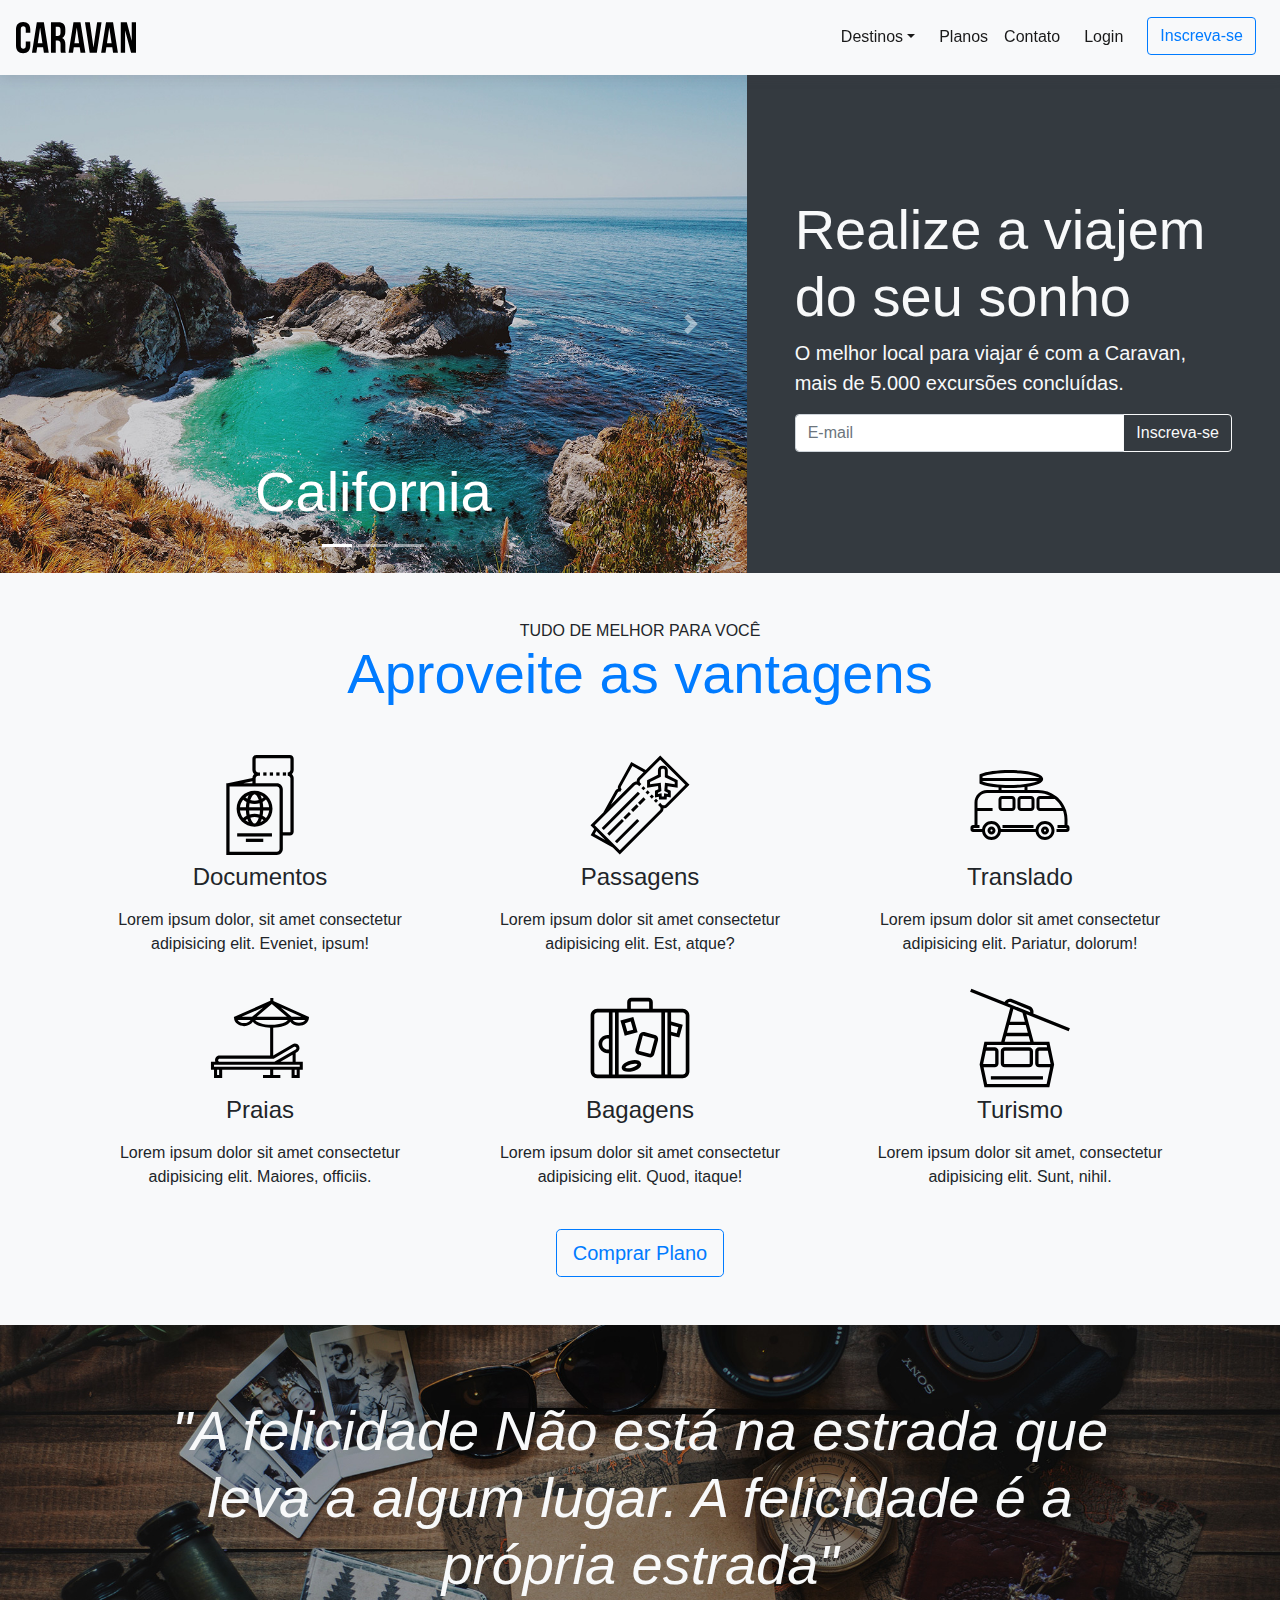
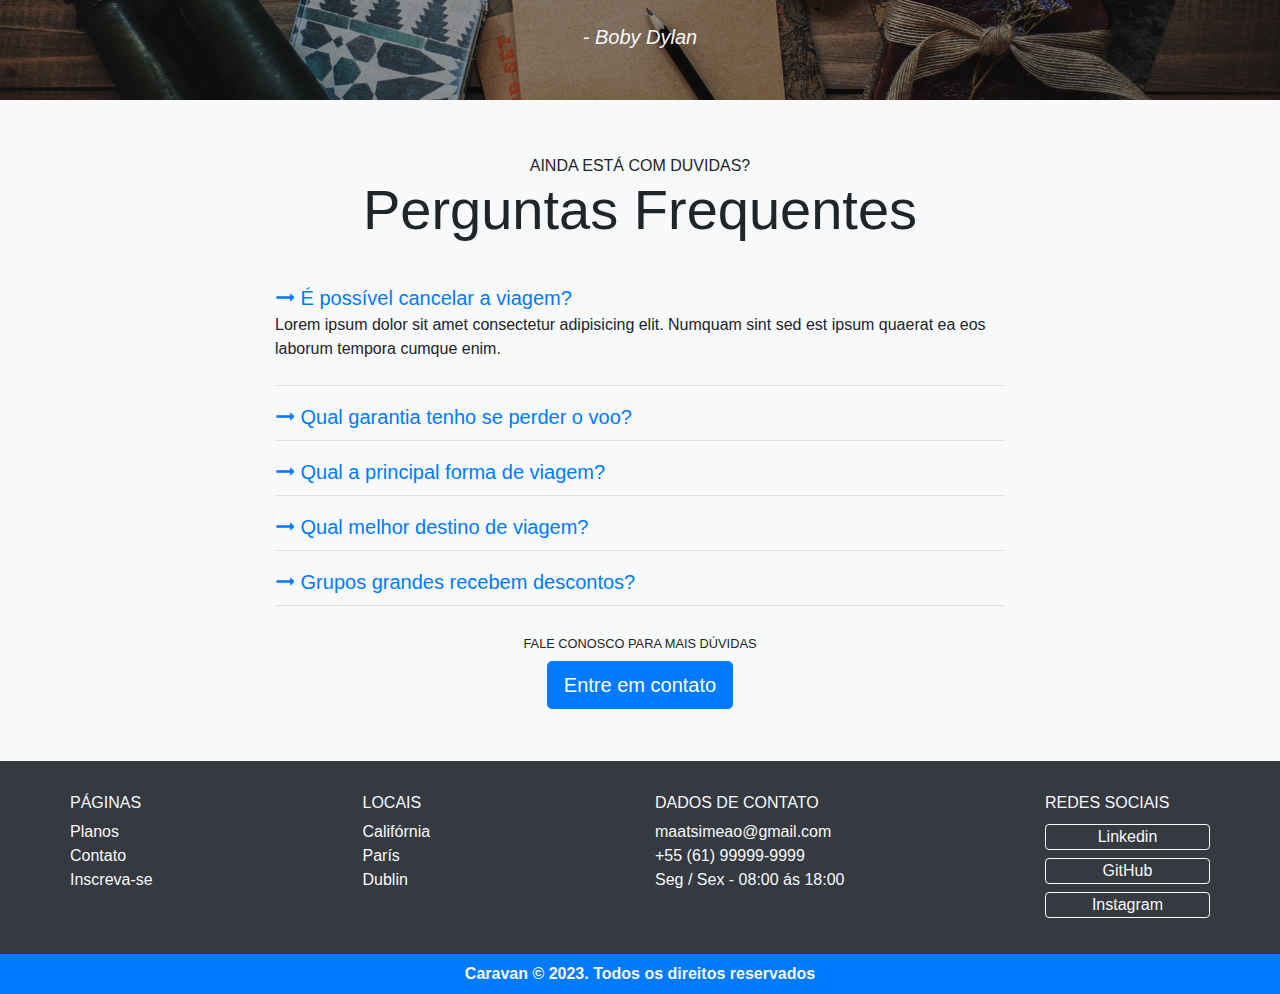
==== projeto/index.html @ 16e7e83d "atualizado" ====
<!DOCTYPE html>
<html lang="pt-BR">

<head>
  <meta charset="UTF-8">
  <meta http-equiv="X-UA-Compatible" content="IE=edge">
  <meta name="viewport" content="width=device-width, initial-scale=1.0">
  <title>myCaravan</title>

  <link rel="stylesheet" href="css/bootstrap.css">
  <link rel="stylesheet" href="css/geral.css">

</head>

<body>

  <!--Menu do site-->
  <nav class="menu-principal sombra navbar navbar-expand-md navbar-light bg-light fixed-top py-3">
    <a href="index.html" class="logo-caravan navbar-brand"><img src="imagens/logo-caravan.svg"></a>

    <button class="navbar-toggler" type="button" data-toggle="collapse" data-target="#navbarSupportedContent"
      aria-controls="navbarSupportedContent" aria-expanded="false" aria-label="Toggle navigation">
      <span class="navbar-toggler-icon"></span>
    </button>

    <div class="menu-itens-area collapse navbar-collapse" id="navbarSupportedContent">
      <ul class="lista-menu navbar-nav ml-auto">
        <li class="nav-item dropdown active mx-md-2">
          <a href="#" class="nav-link dropdown-toggle" id="navbarDropdown" role="button" data-toggle="dropdown"
            aria-haspopup="true" aria-expanded="false">Destinos</a>
          <div class="dropdown-menu" aria-labelledby="navbarDropdown">
            <a class="dropdown-item" href="destinos.html">California</a>
            <a class="dropdown-item" href="destinos.html">Paris</a>
            <a class="dropdown-item" href="destinos.html">Dublin</a>
          </div>
        </li>
        <li class="nav-item active mx--md-2">
          <a href="planos.html" class="nav-link">Planos</a>
        </li>
        <li class="nav-item active mx--md-2">
          <a href="contato.html" class="nav-link">Contato</a>
        </li>
        <li class="nav-item active mx-md-2">
          <a href="#" class="nav-link">Login</a>
        </li>
        <li class="nav-item active mx-md-2">
          <a href="inscricao.html" class="btn btn-outline-primary">Inscreva-se</a>
        </li>
      </ul>
    </div>
  </nav>

  <!--Newsletter-->
  <section class="newsletter-area container-fluid">
    <div class="row bg-dark d-flex align-items-center">
      <div class="col-lg-7 px-0">
        <div id="carouselCidades" class="carousel slide" data-ride="carousel">
          <ol class="carousel-indicators">
            <li data-target="#carouselCidades" data-slide-to="0" class="active"></li>
            <li data-target="#carouselCidades" data-slide-to="1"></li>
            <li data-target="#carouselCidades" data-slide-to="2"></li>
          </ol>
          <div class="carousel-inner">
            <div class="carousel-item active">
              <img class="d-block w-100" src="imagens/geral/california.jpg" alt="First slide">
              <div class="carousel-caption">
                <h3 class="display-4">California</h3>
              </div>
            </div>
            <div class="carousel-item">
              <img class="d-block w-100" src="imagens/geral/dublin.jpg" alt="Second slide">
              <div class="carousel-caption">
                <h3 class="display-4">Dublin</h3>
              </div>
            </div>
            <div class="carousel-item">
              <img class="d-block w-100" src="imagens/geral/paris.jpg" alt="Third slide">
              <div class="carousel-caption">
                <h3 class="display-4">Paris</h3>
              </div>
            </div>
          </div>
          <a class="carousel-control-prev" href="#carouselCidades" role="button" data-slide="prev">
            <span class="carousel-control-prev-icon" aria-hidden="true"></span>
            <span class="sr-only">Anterior</span>
          </a>
          <a class="carousel-control-next" href="#carouselCidades" role="button" data-slide="next">
            <span class="carousel-control-next-icon" aria-hidden="true"></span>
            <span class="sr-only">Próximo</span>
          </a>
        </div>
      </div>

      <div class="col-lg-5 text-light px-xl-5 py-5">
        <h1 class="display-4">Realize a viajem do seu sonho</h1>
        <p class="lead">O melhor local para viajar é com a Caravan, mais de 5.000 excursões concluídas.</p>
        <div class="input-group">
          <input type="text" class="form-control" placeholder="E-mail" aria-label="E-mail"
            aria-describedby="basic-addon2">
          <div class="input-group-append">
            <button class="btn btn-outline-primary border-light text-light" type="button">Inscreva-se</button>
          </div>
        </div>
      </div>
    </div>
  </section>

  <!--Grid de imagens e informações-->
  <section class="vantagens-area container-fluid text-center px-0 bg-light">
    <div class="container py-5">
      <div class="row">
        <div class="col-12">
          <h6 class="text-uppercase my-0">Tudo de melhor para você</h6>
          <p class="display-4 text-primary">Aproveite as vantagens</p>
        </div>
      </div>

      <div class="row mt-4">
        <div class="col-xl-4 col-md-6 my-2">
          <img src="imagens/icones/passaporte.svg" alt="Documentos" class="img-vantagens">
          <span class="d-block h4 mt-2 mb-3">Documentos</span>
          <p>Lorem ipsum dolor, sit amet consectetur adipisicing elit. Eveniet, ipsum!</p>
        </div>
        <div class="col-xl-4 col-md-6 my-2">
          <img src="imagens/icones/passagens.svg" alt="Passagens" class="img-vantagens">
          <span class="d-block h4 mt-2 mb-3">Passagens</span>
          <p>Lorem ipsum dolor sit amet consectetur adipisicing elit. Est, atque?</p>
        </div>
        <div class="col-xl-4 col-md-6 my-2">
          <img src="imagens/icones/translado.svg" alt="Translado" class="img-vantagens">
          <span class="d-block h4 mt-2 mb-3">Translado</span>
          <p>Lorem ipsum dolor sit amet consectetur adipisicing elit. Pariatur, dolorum!</p>
        </div>
        <div class="col-xl-4 col-md-6 my-2">
          <img src="imagens/icones/praias.svg" alt="Praias" class="img-vantagens">
          <span class="d-block h4 mt-2 mb-3">Praias</span>
          <p>Lorem ipsum dolor sit amet consectetur adipisicing elit. Maiores, officiis.</p>
        </div>
        <div class="col-xl-4 col-md-6 my-2">
          <img src="imagens/icones/bagagens.svg" alt="Bagagens" class="img-vantagens">
          <span class="d-block h4 mt-2 mb-3">Bagagens</span>
          <p>Lorem ipsum dolor sit amet consectetur adipisicing elit. Quod, itaque!</p>
         </div>
      
        <div class="col-xl-4 col-md-6 my-2">
          <img src="imagens/icones/turismo.svg" alt="Turismo" class="img-vantagens">
          <span class="d-block h4 mt-2 mb-3">Turismo</span>
          <p>Lorem ipsum dolor sit amet, consectetur adipisicing elit. Sunt, nihil.</p>
        </div>
      </div>

      <div class="row">
        <div class="col-12 mt-3">
          <a href="#" class="btn btn-outline-primary btn-lg">
            Comprar Plano
          </a>
        </div>
      </div>
    </div>
  </section>

  <!--Frase Boby Dylan-->
  <blockquote class="blockquote myBlockquote text-center py-5 my-0">
    <p class="citacao-quote display-4 text-light font-italic py-4 m-auto w-75">"A felicidade Não está na estrada que leva a algum lugar. A felicidade é a própria estrada"</p>
    <cite class="text-light">- Boby Dylan</cite>
  </blockquote>

  <!--Perguntas e respostas-->
  <section class="container-fluid bg-light py-5">
    <div class="container">
      <div class="row justify-content-center py-2">
        <div class="text-center">
          <h6 class="mb-0">AINDA ESTÁ COM DUVIDAS?</h6>
          <p class="display-4 mb-0">Perguntas Frequentes</p>
        </div>
      </div>
      <div class="row justify-content-center">
        <div class="col-lg-8 col-md-12 col-sm-12 my-3" id="perguntasFrequentes" data-children=".pergunta">
          <div class="pergunta my-2 py-2 border-bottom">
            <a href="#respostaOne" class="lead" data-toggle="collapse" data-parent="#perguntasFrequentes">
              🠖 É possível cancelar a viagem?
            </a>
            <div id="respostaOne" class="collapse show" role="tabpanel">
              <p>
                Lorem ipsum dolor sit amet consectetur adipisicing elit. Numquam sint sed est ipsum quaerat ea eos laborum tempora cumque enim.
              </p>
            </div>
          </div>
          <div class="pergunta my-2 py-2 border-bottom">
            <a href="#respostaTwo" class="lead" data-toggle="collapse" data-parent="#perguntasFrequentes">
              🠖 Qual garantia tenho se perder o voo?
            </a>
            <div id="respostaTwo" class="collapse" role="tabpanel">
              <p>
                Lorem ipsum dolor sit amet consectetur adipisicing elit. Numquam sint sed est ipsum quaerat ea eos laborum tempora cumque enim.
              </p>
            </div>
          </div>
          <div class="pergunta my-2 py-2 border-bottom">
            <a href="#respostaThree" class="lead" data-toggle="collapse" data-parent="#perguntasFrequentes">
              🠖 Qual a principal forma de viagem?
            </a>
            <div id="respostaThree" class="collapse" role="tabpanel">
              <p>
                Lorem ipsum dolor sit amet consectetur adipisicing elit. Numquam sint sed est ipsum quaerat ea eos laborum tempora cumque enim.
              </p>
            </div>
          </div>
          <div class="pergunta my-2 py-2 border-bottom">
            <a href="#respostaFour" class="lead" data-toggle="collapse" data-parent="#perguntasFrequentes">
              🠖 Qual melhor destino de viagem?
            </a>
            <div id="respostaFour" class="collapse" role="tabpanel">
              <p>
                Lorem ipsum dolor sit amet consectetur adipisicing elit. Numquam sint sed est ipsum quaerat ea eos laborum tempora cumque enim.
              </p>
            </div>
          </div>
          <div class="pergunta my-2 py-2 border-bottom">
            <a href="#respostaFive" class="lead" data-toggle="collapse" data-parent="#perguntasFrequentes">
              🠖 Grupos grandes recebem descontos?
            </a>
            <div id="respostaFive" class="collapse" role="tabpanel">
              <p>
                Lorem ipsum dolor sit amet consectetur adipisicing elit. Numquam sint sed est ipsum quaerat ea eos laborum tempora cumque enim.
              </p>
            </div>
          </div>
        </div>
      </div>
      <div class="row justify-content-center py-1">
        <div class="text-center">
          <p class="lead small text-uppercase mb-2">Fale conosco para mais dúvidas</p>
          <a class="btn btn-primary btn-lg" href="#">Entre em contato</a>
        </div>
      </div>
    </div>
  </section>

  <!--Area para contato-->
  <section class="contato container-fluid bg-dark py-4">
    <div class="container px-sm-0 px-0">
      <div class="row d-flex">
        <div class="col-xl-3 col-lg-3 col-md-3 col-sm-6 col-6 my-sm-2 my-3">
          <h6 class="text-light">PÁGINAS</h6>
          <ul class="nav flex-column">
            <a class="link nav-link p-0 text-light " href="#">Planos</a>
            <a class="link nav-link p-0 text-light" href="#">Contato</a>
            <a class="link nav-link p-0 text-light" href="#">Inscreva-se</a>
          </ul>
        </div>

        <div class="col-xl-3 col-lg-3 col-md-3 col-sm-6 col-6 my-sm-2 my-3">
          <h6 class="text-light">LOCAIS</h6>
          <ul class="nav flex-column">
            <a class="link nav-link p-0 text-light" href="#">Califórnia</a>
            <a class="link nav-link p-0 text-light" href="#">París</a>
            <a class="link nav-link p-0 text-light" href="#">Dublin</a>
          </ul>
        </div>

        <div class="col-xl-4 col-lg-4 col-md-4 col-sm-6 col-6 my-sm-2 my-3">
          <h6 class="text-light">DADOS DE CONTATO</h6>
          <ul class="nav flex-column">
            <a class="link nav-link p-0 text-light" href="#">maatsimeao@gmail.com</a>
            <a class="link nav-link p-0 text-light" href="#">+55 (61) 99999-9999</a>
            <a class="link nav-link p-0 text-light" href="#">Seg / Sex - 08:00 ás 18:00</a>
          </ul>
        </div>

        <div class="col-xl-2 col-lg-2 col-md-2 col-sm-6 col-6 my-sm-2 my-3">
          <h6 class="text-light">REDES SOCIAIS</h6>
          <ul class="nav flex-column">
            <a class="link link-rede-social nav-link p-0 my-1 btn btn-outline-light w-100" href="#">Linkedin</a>
            <a class="link link-rede-social nav-link p-0 my-1 btn btn-outline-light w-100" href="#">GitHub</a>
            <a class="link link-rede-social nav-link p-0 my-1 btn btn-outline-light w-100" href="#">Instagram</a>
          </ul>
        </div>
      </div>
    </div>
  </section>

  <!--Footer-->
  <section class="footer container-fluid text-center bg-primary">
    <p class="mb-0 py-2 text-light font-weight-bold">Caravan &copy; 2023. Todos os direitos reservados</p>
  </section>

  <!--Javascript-->
  <script type="text/javascript" src="js/jquery-3.2.1.slim.min.js"></script>
  <script type="text/javascript" src="js/popper.min.js"></script>
  <script type="text/javascript" src="js/bootstrap.js"></script>
  <script src="js/script.js"></script>

</body>

</html>
---- projeto/css/geral.css ----
@charset "utf-8";

body {
  padding-top: 75.19px;
}

::-webkit-scrollbar {
  background: #FFF;
  width: 18px;
}

::-webkit-scrollbar-thumb {
  background: #bbb;
  border: 4px solid #FFF;
  border-radius: 10px;
}

.sombra {
  box-shadow: 2px 4px 10px #4949491e;
}

.img-vantagens {
  width: 100px;
  height: 100px;
}

.myBlockquote {
  background-image: url(../imagens/geral/bg-quote.jpg);
  background-position: center;
  background-size: cover;
}

.tabela-container {
  overflow-x: scroll;
}

.tabela-eventos th, tr {
  min-width: 80px;
}

.imagem-5 {
  height: 100%;
}

@media (max-width: 767px) {
  .citacao-quote {
    font-size: 2.5rem;
  }

  body {
    padding-top: 0px;
  }

  .fixed-top {
    position: relative;
  }

  .newsletter-area h3 {
    font-size: 2rem;
  }

  .link-rede-social {
    width: 75% !important;
  }

  .footer p {
    font-size: 0.85rem;
  }
}

@media (max-width: 500px) {
  .link {
    font-size: 0.8rem;
  }
}
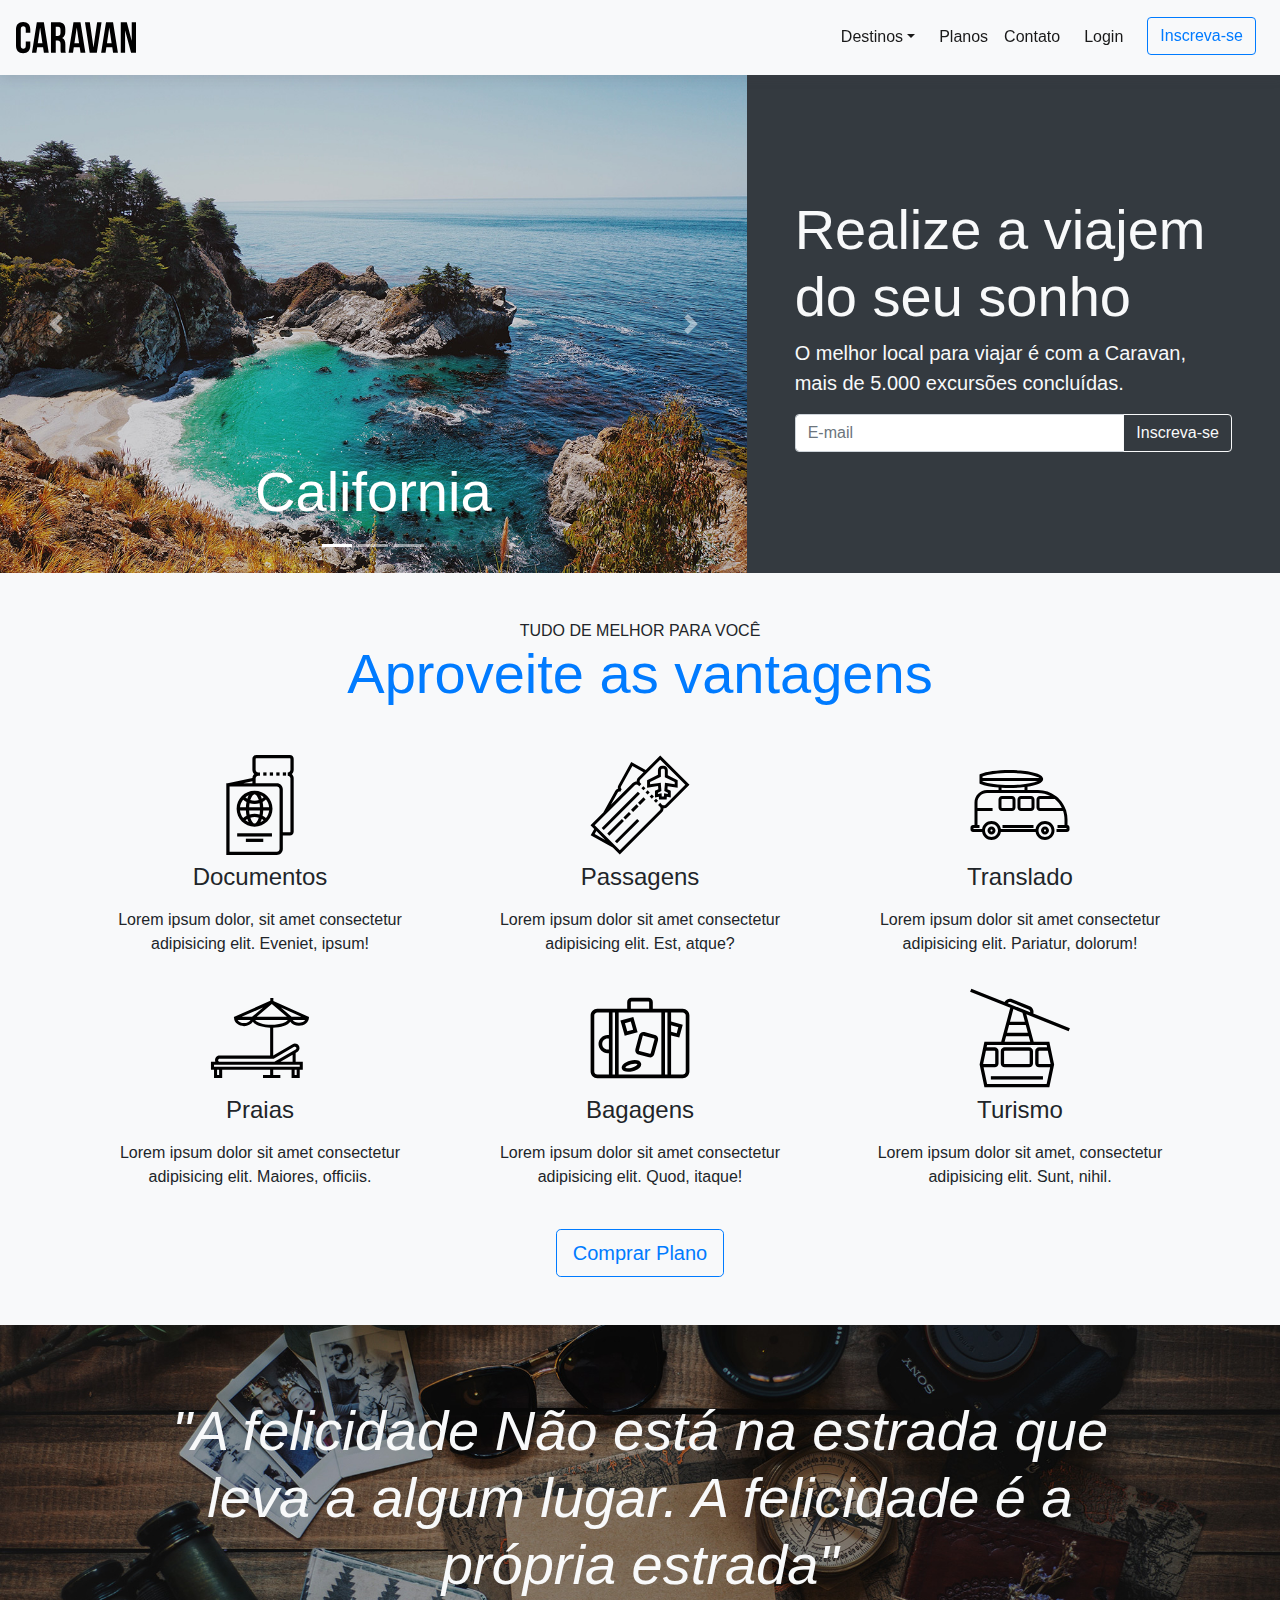
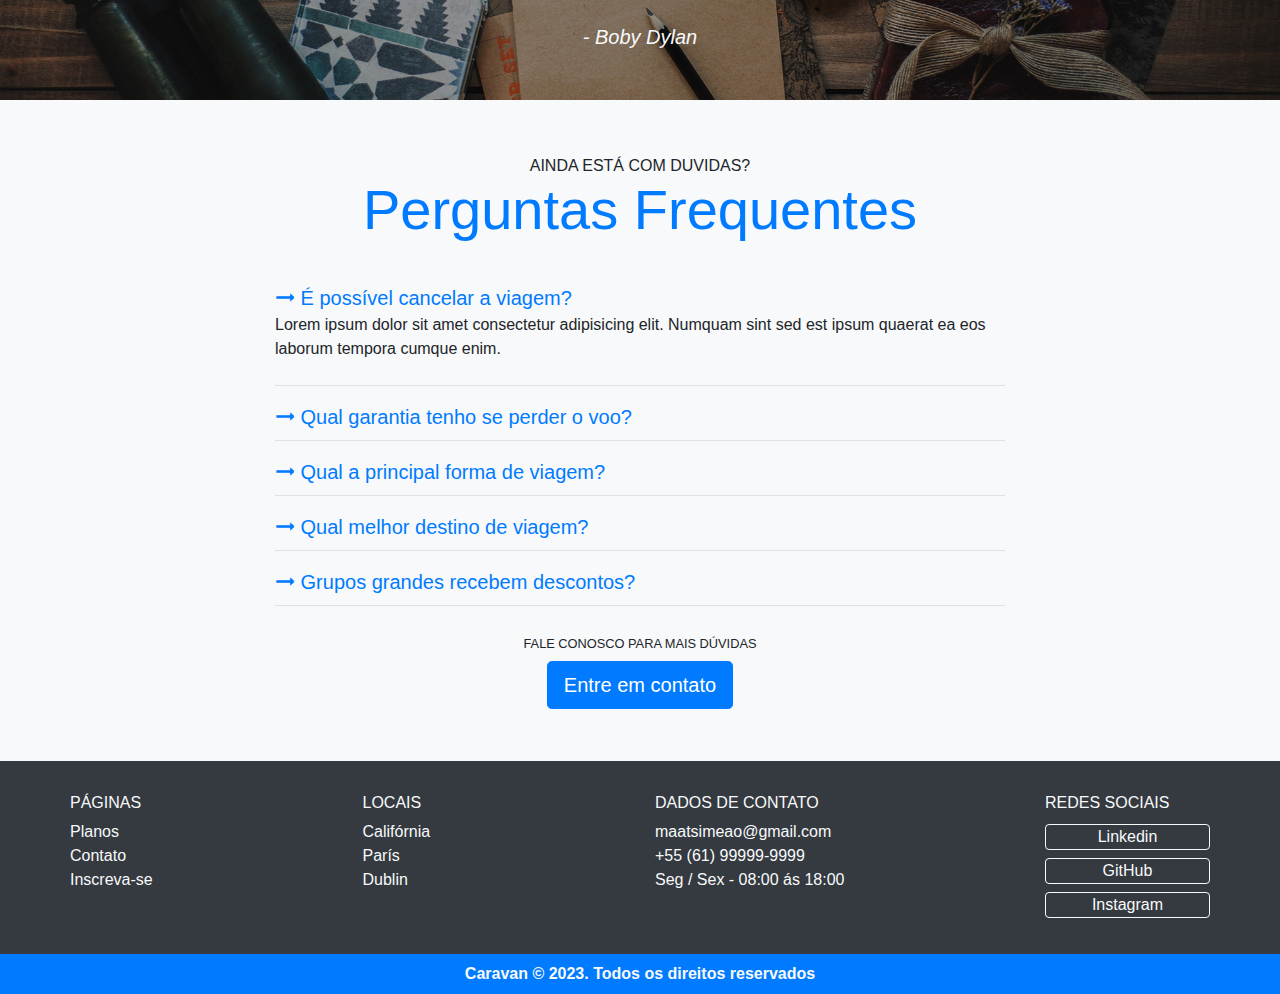
==== commit 7e49efbd: "atualizado" ====
--- a/projeto/index.html
+++ b/projeto/index.html
@@ -13,6 +13,40 @@
 </head>
 
 <body>
+
+  <!--Modal-->
+  <div class="modal fade" id="exampleModal" tabindex="-1" role="dialog" aria-labelledby="exampleModalLabel" aria-hidden="true">
+    <div class="modal-dialog" role="document">
+      <div class="modal-content">
+        <div class="modal-header">
+          <h5 class="modal-title" id="exampleModalLabel">Entre na sua conta</h5>
+          <button type="button" class="close" data-dismiss="modal" aria-label="Close">
+            <span aria-hidden="true">&times;</span>
+          </button>
+        </div>
+        <div class="modal-body">
+          <form>
+            <div class="form-group">
+              <label for="input-email">E-mail</label>
+              <input type="email" name="input-email" id="input-email" class="form-control" aria-describedby="emailHelp" placeholder="Insira seu e-mail">
+              <small id="emailHelp" class="form-text text-muted">Nós nunca compartilharemos seu e-mail!</small>
+            </div>
+            <div class="form-group">
+              <label for="input-senha">Senha</label>
+              <input type="password" name="input-senha" id="input-senha" class="form-control" placeholder="Insira sua senha">
+            </div>
+            <div class="form-text">
+              <small id="esqueceu-senha" class="form-text text-muted d-inline-block">Esqueceu a senha?</small>
+              <a href="#" class="small text-primary">Clique aqui</a>
+            </div>
+          </form>
+        </div>
+        <div class="modal-footer">
+          <a href="index.html" class="botao-modal-entrar btn btn-outline-primary">Entrar</a>
+        </div>
+      </div>
+    </div>
+  </div>
 
   <!--Menu do site-->
   <nav class="menu-principal sombra navbar navbar-expand-md navbar-light bg-light fixed-top py-3">
@@ -41,7 +75,7 @@
           <a href="contato.html" class="nav-link">Contato</a>
         </li>
         <li class="nav-item active mx-md-2">
-          <a href="#" class="nav-link">Login</a>
+          <a href="#" class="nav-link" data-toggle="modal" data-target="#exampleModal">Login</a>
         </li>
         <li class="nav-item active mx-md-2">
           <a href="inscricao.html" class="btn btn-outline-primary">Inscreva-se</a>
@@ -92,8 +126,8 @@
       </div>
 
       <div class="col-lg-5 text-light px-xl-5 py-5">
-        <h1 class="display-4">Realize a viajem do seu sonho</h1>
-        <p class="lead">O melhor local para viajar é com a Caravan, mais de 5.000 excursões concluídas.</p>
+        <h1 class="titulo-newsletter display-4">Realize a viajem do seu sonho</h1>
+        <p class="paragrafo-newsletter lead">O melhor local para viajar é com a Caravan, mais de 5.000 excursões concluídas.</p>
         <div class="input-group">
           <input type="text" class="form-control" placeholder="E-mail" aria-label="E-mail"
             aria-describedby="basic-addon2">
@@ -110,8 +144,8 @@
     <div class="container py-5">
       <div class="row">
         <div class="col-12">
-          <h6 class="text-uppercase my-0">Tudo de melhor para você</h6>
-          <p class="display-4 text-primary">Aproveite as vantagens</p>
+          <h6 class="descricao-section text-uppercase my-0">Tudo de melhor para você</h6>
+          <p class="anuncio-section display-4 text-primary">Aproveite as vantagens</p>
         </div>
       </div>
 
@@ -151,7 +185,7 @@
 
       <div class="row">
         <div class="col-12 mt-3">
-          <a href="#" class="btn btn-outline-primary btn-lg">
+          <a href="#" class="botao btn btn-outline-primary btn-lg">
             Comprar Plano
           </a>
         </div>
@@ -170,58 +204,58 @@
     <div class="container">
       <div class="row justify-content-center py-2">
         <div class="text-center">
-          <h6 class="mb-0">AINDA ESTÁ COM DUVIDAS?</h6>
-          <p class="display-4 mb-0">Perguntas Frequentes</p>
+          <h6 class="descricao-section mb-0">AINDA ESTÁ COM DUVIDAS?</h6>
+          <p class="anuncio-section text-primary display-4 mb-0">Perguntas Frequentes</p>
         </div>
       </div>
       <div class="row justify-content-center">
         <div class="col-lg-8 col-md-12 col-sm-12 my-3" id="perguntasFrequentes" data-children=".pergunta">
           <div class="pergunta my-2 py-2 border-bottom">
-            <a href="#respostaOne" class="lead" data-toggle="collapse" data-parent="#perguntasFrequentes">
+            <a href="#respostaOne" class="pergunta lead" data-toggle="collapse" data-parent="#perguntasFrequentes">
               🠖 É possível cancelar a viagem?
             </a>
             <div id="respostaOne" class="collapse show" role="tabpanel">
-              <p>
-                Lorem ipsum dolor sit amet consectetur adipisicing elit. Numquam sint sed est ipsum quaerat ea eos laborum tempora cumque enim.
-              </p>
-            </div>
-          </div>
-          <div class="pergunta my-2 py-2 border-bottom">
-            <a href="#respostaTwo" class="lead" data-toggle="collapse" data-parent="#perguntasFrequentes">
+              <p class="resposta">
+                Lorem ipsum dolor sit amet consectetur adipisicing elit. Numquam sint sed est ipsum quaerat ea eos laborum tempora cumque enim.
+              </p>
+            </div>
+          </div>
+          <div class="pergunta my-2 py-2 border-bottom">
+            <a href="#respostaTwo" class="pergunta lead" data-toggle="collapse" data-parent="#perguntasFrequentes">
               🠖 Qual garantia tenho se perder o voo?
             </a>
             <div id="respostaTwo" class="collapse" role="tabpanel">
-              <p>
-                Lorem ipsum dolor sit amet consectetur adipisicing elit. Numquam sint sed est ipsum quaerat ea eos laborum tempora cumque enim.
-              </p>
-            </div>
-          </div>
-          <div class="pergunta my-2 py-2 border-bottom">
-            <a href="#respostaThree" class="lead" data-toggle="collapse" data-parent="#perguntasFrequentes">
+              <p class="resposta">
+                Lorem ipsum dolor sit amet consectetur adipisicing elit. Numquam sint sed est ipsum quaerat ea eos laborum tempora cumque enim.
+              </p>
+            </div>
+          </div>
+          <div class="pergunta my-2 py-2 border-bottom">
+            <a href="#respostaThree" class="pergunta lead" data-toggle="collapse" data-parent="#perguntasFrequentes">
               🠖 Qual a principal forma de viagem?
             </a>
             <div id="respostaThree" class="collapse" role="tabpanel">
-              <p>
-                Lorem ipsum dolor sit amet consectetur adipisicing elit. Numquam sint sed est ipsum quaerat ea eos laborum tempora cumque enim.
-              </p>
-            </div>
-          </div>
-          <div class="pergunta my-2 py-2 border-bottom">
-            <a href="#respostaFour" class="lead" data-toggle="collapse" data-parent="#perguntasFrequentes">
+              <p class="resposta">
+                Lorem ipsum dolor sit amet consectetur adipisicing elit. Numquam sint sed est ipsum quaerat ea eos laborum tempora cumque enim.
+              </p>
+            </div>
+          </div>
+          <div class="pergunta my-2 py-2 border-bottom">
+            <a href="#respostaFour" class="pergunta lead" data-toggle="collapse" data-parent="#perguntasFrequentes">
               🠖 Qual melhor destino de viagem?
             </a>
             <div id="respostaFour" class="collapse" role="tabpanel">
-              <p>
-                Lorem ipsum dolor sit amet consectetur adipisicing elit. Numquam sint sed est ipsum quaerat ea eos laborum tempora cumque enim.
-              </p>
-            </div>
-          </div>
-          <div class="pergunta my-2 py-2 border-bottom">
-            <a href="#respostaFive" class="lead" data-toggle="collapse" data-parent="#perguntasFrequentes">
+              <p class="resposta">
+                Lorem ipsum dolor sit amet consectetur adipisicing elit. Numquam sint sed est ipsum quaerat ea eos laborum tempora cumque enim.
+              </p>
+            </div>
+          </div>
+          <div class="pergunta my-2 py-2 border-bottom">
+            <a href="#respostaFive" class="pergunta lead" data-toggle="collapse" data-parent="#perguntasFrequentes">
               🠖 Grupos grandes recebem descontos?
             </a>
             <div id="respostaFive" class="collapse" role="tabpanel">
-              <p>
+              <p class="resposta">
                 Lorem ipsum dolor sit amet consectetur adipisicing elit. Numquam sint sed est ipsum quaerat ea eos laborum tempora cumque enim.
               </p>
             </div>
@@ -231,7 +265,7 @@
       <div class="row justify-content-center py-1">
         <div class="text-center">
           <p class="lead small text-uppercase mb-2">Fale conosco para mais dúvidas</p>
-          <a class="btn btn-primary btn-lg" href="#">Entre em contato</a>
+          <a class="botao btn btn-primary btn-lg" href="#">Entre em contato</a>
         </div>
       </div>
     </div>
--- a/projeto/css/geral.css
+++ b/projeto/css/geral.css
@@ -42,6 +42,10 @@
   height: 100%;
 }
 
+.botao-modal-entrar {
+  min-width: 120px;
+}
+
 @media (max-width: 767px) {
   .citacao-quote {
     font-size: 2.5rem;
@@ -72,4 +76,38 @@
   .link {
     font-size: 0.8rem;
   }
+
+  .titulo-newsletter {
+    font-size: 2.5rem;
+  }
+
+  .paragrafo-newsletter {
+    font-size: 1.15rem;
+  }
+
+  .descricao-section {
+    font-size: .8rem;
+  }
+
+  .anuncio-section {
+    font-size: 2.5rem;
+  }
+
+  .img-vantagens {
+    height: 75px;
+    width: 75px;
+  }
+
+  .botao {
+    padding: 0.3rem 0.8rem;
+    font-size: 1.1rem;
+  }
+
+  .pergunta {
+    font-size: 1.1rem;
+  }
+
+  .resposta {
+    font-size: 1rem;
+  }
 }